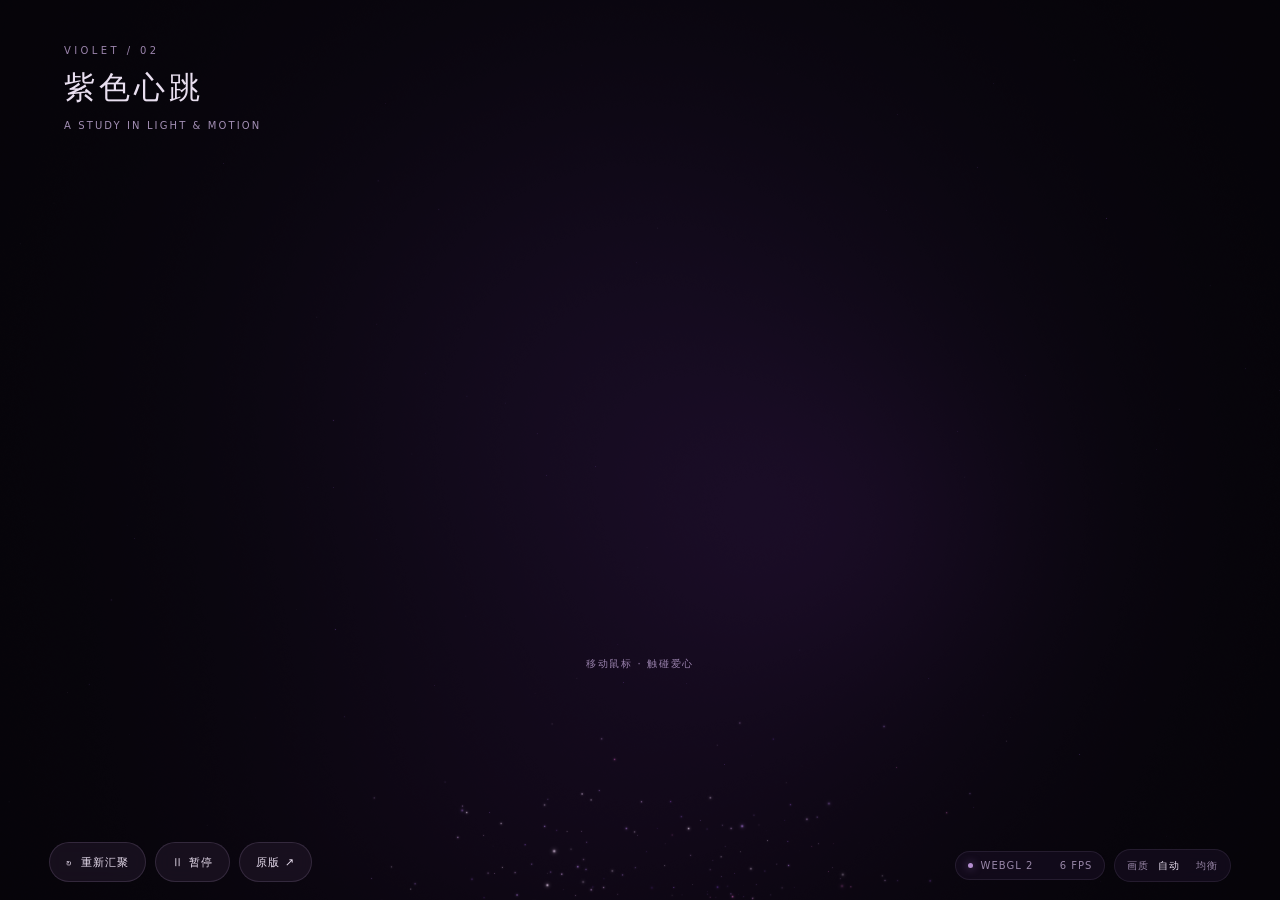
==== webgl.html @ bb5188de "Add standalone WebGL2 violet heart experiment alongside Canvas original" ====
<!doctype html>
<html lang="zh-CN">
<head>
  <meta charset="utf-8">
  <meta name="viewport" content="width=device-width,initial-scale=1,viewport-fit=cover">
  <meta name="theme-color" content="#08060e">
  <meta name="description" content="紫色心跳 · GPU 粒子雕塑实验版，使用原生 WebGL2 和自适应画质。">
  <title>紫色心跳 · WebGL 实验版</title>
  <link rel="icon" href="data:image/svg+xml,%3Csvg xmlns='http://www.w3.org/2000/svg' viewBox='0 0 32 32'%3E%3Cpath fill='%23c7a2e6' d='M16 29C11 24 2 19 2 11a7.5 7.5 0 0 1 14-4 7.5 7.5 0 0 1 14 4c0 8-9 13-14 18Z'/%3E%3C/svg%3E">
  <style>
    :root {color-scheme:dark;--text:#e9dff0;--muted:#af9bbf;--line:#9983ae38;--surface:#1d1425b9;background:#08060e}
    *{box-sizing:border-box}
    html,body{width:100%;height:100%;margin:0}
    body{font-family:ui-sans-serif,system-ui,-apple-system,"Segoe UI",sans-serif;overflow:hidden;color:var(--text)}
    main{position:relative;width:100%;height:100vh;height:100dvh;isolation:isolate;background:radial-gradient(ellipse at 50% 47%,#1b1124,#08060e 73%);overflow:hidden}
    #scene{position:absolute;inset:0;width:100%;height:100%;display:block;cursor:crosshair;touch-action:manipulation}
    .top{position:absolute;z-index:2;top:clamp(20px,5vh,52px);left:clamp(20px,5vw,64px);pointer-events:none}
    .eyebrow{font-size:10px;letter-spacing:.34em;color:#ad94c0;opacity:.89}
    h1{margin:11px 0 0;font-family:Georgia,"Times New Roman",serif;font-weight:400;font-size:clamp(23px,2.4vw,34px);letter-spacing:.13em}
    .subtitle{margin:11px 0 0;color:#a38fb4;font-size:10px;letter-spacing:.21em}
    .footer{position:absolute;z-index:3;left:clamp(16px,3.8vw,54px);right:clamp(16px,3.8vw,54px);bottom:max(18px,env(safe-area-inset-bottom) + 12px);display:flex;align-items:end;justify-content:space-between;gap:12px;pointer-events:none}
    .toolbar,.status{display:flex;flex-wrap:wrap;align-items:center;gap:9px;pointer-events:auto}
    .tool{border:1px solid var(--line);background:var(--surface);border-radius:50px;padding:0 16px;min-height:40px;display:inline-flex;align-items:center;gap:8px;color:var(--text);font-size:11px;letter-spacing:.1em;text-decoration:none;cursor:pointer;backdrop-filter:blur(9px);transition:background .2s,border-color .2s;white-space:nowrap}
    .tool:hover{background:#30223cdb;border-color:#bca2d887}
    .tool:focus-visible,select:focus-visible{outline:2px solid #d9b6f5;outline-offset:3px}
    .status{color:#9987a8;font-size:10px;letter-spacing:.1em;justify-content:end}
    .indicator{width:5px;height:5px;border-radius:50%;background:#b58ed0;box-shadow:0 0 8px #bf8fea99}
    .pill{display:flex;align-items:center;gap:8px;background:#180f22a8;border:1px solid #9983ae25;padding:8px 12px;border-radius:30px;backdrop-filter:blur(9px)}
    select{appearance:none;border:0;outline:0;background:none;color:var(--text);font:inherit;cursor:pointer;letter-spacing:inherit;padding:2px 8px 2px 1px}
    select option{color:#e9dff0;background:#21182b}
    #fps{font-variant-numeric:tabular-nums;min-width:51px;text-align:right}
    #notice{position:absolute;left:50%;top:73%;transform:translateX(-50%);z-index:3;white-space:nowrap;font-size:10px;color:#d9bbf1aa;letter-spacing:.17em;pointer-events:none;transition:opacity .6s}
    #notice[hidden]{display:none}
    #error{display:none;position:absolute;z-index:4;inset:0;align-items:center;justify-content:center;background:radial-gradient(circle,#24122d,#08060e 70%);padding:24px;text-align:center}
    #error.show{display:flex}
    .error-content{max-width:400px}.error-heart{font-size:96px;color:#bb87e9;text-shadow:0 0 50px #8e49d0}
    .error-content p{line-height:1.8;color:#bba7ca;font-size:13px}
    @media(max-width:720px){.subtitle{display:none}.footer{flex-direction:column-reverse;align-items:center;bottom:max(14px,env(safe-area-inset-bottom) + 10px)}.status{justify-content:center}.toolbar{justify-content:center}.tool{min-height:40px;padding:0 13px}.top{top:24px;left:24px}#notice{top:78%}}
    @media(prefers-reduced-motion:reduce){.tool{transition:none}#notice{transition:none}}
  </style>
</head>
<body>
<main aria-label="紫色心跳 WebGL 粒子雕塑">
  <canvas id="scene" aria-label="紫色爱心粒子动画，点击可产生一圈涟漪"></canvas>
  <header class="top"><div class="eyebrow">VIOLET / 02</div><h1>紫色心跳</h1><div class="subtitle">A STUDY IN LIGHT &amp; MOTION</div></header>
  <div id="notice">移动鼠标 · 触碰爱心</div>
  <footer class="footer">
    <div class="toolbar">
      <button id="replay" class="tool" type="button" aria-label="重新播放粒子汇聚">↻ &nbsp;重新汇聚</button>
      <button id="play" class="tool" type="button" aria-label="暂停或继续动画">Ⅱ &nbsp;暂停</button>
      <a class="tool" href="./" title="返回原版 Canvas 页面">原版 ↗</a>
    </div>
    <div class="status">
      <div class="pill"><span class="indicator"></span><span id="renderer">WEBGL 2</span><span id="fps" aria-live="off">— FPS</span></div>
      <label class="pill" for="quality">画质
        <select id="quality" aria-label="选择画质">
          <option value="auto" selected>自动</option><option value="low">流畅</option><option value="medium">均衡</option><option value="high">精细</option>
        </select>
        <span id="quality-now">均衡</span>
      </label>
    </div>
  </footer>
  <div id="error" role="alert"><div class="error-content"><div class="error-heart">♥</div><h2>无法启动 WebGL 2</h2><p id="error-message">这台设备或浏览器无法运行实验版。可以返回 Canvas 版本继续观看。</p><a class="tool" href="./">返回原版</a></div></div>
</main>
<script>
'use strict';

// Violet / 02 — dependency-free WebGL2 particle sculpture.
// Original Canvas page remains untouched, allowing side-by-side comparison.
(() => {
  const canvas = document.getElementById('scene');
  const errorBox = document.getElementById('error');
  const qualitySelect = document.getElementById('quality');
  const qualityLabel = document.getElementById('quality-now');
  const fpsLabel = document.getElementById('fps');
  const playButton = document.getElementById('play');
  const replayButton = document.getElementById('replay');
  const notice = document.getElementById('notice');
  const reducedMotion = matchMedia('(prefers-reduced-motion: reduce)');
  const presets = {
    low:    { shell: 1750, fibers: 300, rim: 240, stars: 72, dust: 35, dpr: 1.05 },
    medium: { shell: 3000, fibers: 575, rim: 400, stars: 120, dust: 65, dpr: 1.3 },
    high:   { shell: 4900, fibers: 860, rim: 650, stars: 165, dust: 95, dpr: 1.6 },
  };
  const labels = { low: '流畅', medium: '均衡', high: '精细' };
  const TAU = Math.PI * 2;
  const centerY = .075;
  let gl, program, backgroundProgram, vao, buffer, fullscreenVao;
  let particleCount = 0;
  let tier = 'medium', auto = true, running = !reducedMotion.matches;
  let elapsed = reducedMotion.matches ? 8 : 0;
  let clock = 0, lastTime = 0, pulseTime = -100;
  let width = 1, height = 1, pixelRatio = 1, unit = 200;
  let mouseX = 0, mouseY = 0, smoothX = 0, smoothY = 0;
  let raf = 0, fpsWindow = 0, frames = 0, slowWindows = 0, fastWindows = 0, lastTierChange = 0;
  let hidden = document.hidden, disposed = false;
  const streams = [ [-.93,.46,1.1],[-.48,.35,2.4],[0,.26,4.8],[.48,-.37,3.2],[.93,-.48,5.6] ];
  const contour = makeContour();

  const vertexSource = `#version 300 es
precision highp float;
layout(location=0) in vec2 aCorner;
layout(location=1) in vec3 aTarget;
layout(location=2) in vec3 aStart;
layout(location=3) in vec4 aMeta;  // diameter, phase, speed, palette
layout(location=4) in vec4 aExtra; // delay, duration, opacity, kind
uniform vec2 uViewport;
uniform float uUnit;
uniform float uElapsed;
uniform float uTime;
uniform float uPulseAge;
uniform mat3 uRotation;
out vec2 vUv;
out vec3 vColor;
out float vAlpha;
const float PI=3.14159265359;
vec3 palette(float c){
  if(c<.5) return vec3(.40,.20,.67);
  if(c<1.5) return vec3(.60,.35,.88);
  if(c<2.5) return vec3(.75,.54,.97);
  if(c<3.5) return vec3(.91,.72,.99);
  if(c<4.5) return vec3(1.0,.90,1.0);
  return vec3(.89,.42,.78);
}
float centerY(float y,float r){return .075+(y-.075)*r;}
vec2 heart(float t){
  float s=sin(t);
  return vec2(s*s*s,(-13.0*cos(t)+5.0*cos(2.0*t)+2.0*cos(3.0*t)+cos(4.0*t)-2.4)/16.0);
}
void main(){
  float kind=aExtra.w;
  float alpha=aExtra.z;
  float size=aMeta.x;
  vec3 pos=aTarget;
  float phase=aMeta.y;
  float t=uTime;
  vUv=aCorner;
  vec2 clip;
  float perspective=1.0;
  if(kind>1.5 && kind<2.5){
    // Background stars use normalized screen coordinates, not model coordinates.
    clip=aTarget.xy*2.0-1.0;
    alpha*=.72+.28*sin(t*1.23+phase);
    size*=.85+.15*sin(t*.7+phase);
  } else {
    if(kind>.5 && kind<1.5){
      float a=aTarget.x+t*aMeta.z*.15;
      float r=aTarget.y+sin(t*2.0+phase)*.012;
      vec2 e=heart(a);
      pos=vec3(e.x*r,centerY(e.y,r),aTarget.z);
      float band=pow(.5+.5*cos((a-t*.23)*18.0),8.0);
      alpha*=.36+.76*band;
      size*=1.0+.3*band;
      alpha*=smoothstep(2.55,4.2,uElapsed);
    } else if(kind>2.5 && kind<3.5){
      pos.x+=sin(t*.20+phase)*.03;
      pos.y+=cos(t*.17+phase)*.05;
      alpha*=.73+.27*sin(t*.9+phase);
      alpha*=smoothstep(2.0,5.0,uElapsed);
    } else {
      float local=clamp((uElapsed-aExtra.x)/max(aExtra.y,.1),0.0,1.0);
      float progress=local*local*(3.0-2.0*local);
      float curl=sin(PI*local)*pow(1.0-local,.5);
      pos=mix(aStart,aTarget,progress);
      pos.x+=curl*(sin(local*8.0+phase)*.27 +sin(local*6.2831853)*aStart.z*.17);
      pos.z+=curl*cos(local*7.0+phase)*.16;
      float ripple=sin(aTarget.x*8.0+aTarget.y*10.0-t*2.1+phase);
      float arrival=smoothstep(.72,1.0,local);
      pos.xy += aTarget.xy * (ripple*.008 +sin(t*aMeta.z+phase)*.005)*arrival;
      pos.z += sin(t*aMeta.z*.75+phase)*.018*arrival;
      alpha*=smoothstep(0.0,.13,local);
      float linger=pow(max(0.0,1.0-local),1.4);
      size*=1.0+linger*.5;
    }
    float breath=1.0+sin(t*1.18)*.009*smoothstep(2.0,4.5,uElapsed);
    pos.xy*=breath;
    vec3 rotated=uRotation*pos;
    perspective=1.0/(1.0-rotated.z*.22);
    clip=vec2(rotated.x,-rotated.y)*uUnit*perspective*2.0/uViewport+vec2(0.0,.065);
    // Light direction is slightly upper-left, with back surface darker.
    float facing=clamp(.68+rotated.z*.46, .28,1.18);
    float topLight=clamp(.94-rotated.y*.16-rotated.x*.13,.72,1.15);
    alpha*=facing*topLight;
    if(kind<.5){
      float radial=length(aTarget.xy);
      if(uPulseAge>=0.0 && uPulseAge<1.75){
        float front=uPulseAge*.88;
        float pulse=exp(-pow((radial-front)*15.0,2.0))*exp(-uPulseAge*.8);
        alpha+=pulse*.42;
        size*=1.0+pulse*.85;
      }
    }
  }
  vColor=palette(aMeta.w);
  if(kind>1.5 && kind<2.5) vColor=mix(vColor,vec3(.62,.46,.80),.24);
  vAlpha=alpha;
  // World-space particles remain circular in screen space while sculpture rotates.
  vec2 delta=aCorner*size*perspective/uViewport;
  gl_Position=vec4(clip+delta,0.0,1.0);
}`;

  const fragmentSource = `#version 300 es
precision highp float;
in vec2 vUv;
in vec3 vColor;
in float vAlpha;
out vec4 outColor;
void main(){
  float r2=dot(vUv,vUv);
  if(r2>1.0) discard;
  float core=exp(-r2*17.0);
  float haze=exp(-r2*3.5);
  float falloff=1.0-smoothstep(.6,1.0,r2);
  float opacity=(.80*core+.20*haze)*falloff*vAlpha;
  outColor=vec4(vColor*(.73+.35*core),opacity);
}`;

  const backgroundVertex = `#version 300 es
precision highp float;
const vec2 pts[3]=vec2[3](vec2(-1.0,-1.0),vec2(3.0,-1.0),vec2(-1.0,3.0));
void main(){gl_Position=vec4(pts[gl_VertexID],0.0,1.0);}`;

  const backgroundFragment = `#version 300 es
precision highp float;
uniform vec2 uResolution;
uniform float uTime;
out vec4 outColor;
float noise(vec2 p){return fract(sin(dot(p,vec2(12.9898,78.233)))*43758.5453123);}
void main(){
  vec2 uv=(gl_FragCoord.xy/uResolution-.5);
  uv.x*=uResolution.x/uResolution.y;
  float halo=exp(-dot(uv-vec2(0.0,.035),uv-vec2(0.0,.035))*5.5);
  float mauve=exp(-dot((uv-vec2(.22,-.1))*vec2(1.3,1.6),(uv-vec2(.22,-.1))*vec2(1.3,1.6))*10.0);
  float below=exp(-dot((uv-vec2(-.06,-.43))*vec2(.9,1.8),(uv-vec2(-.06,-.43))*vec2(.9,1.8))*7.0);
  vec3 c=vec3(.026,.018,.041);
  c+=vec3(.056,.026,.082)*halo;
  c+=vec3(.032,.011,.043)*mauve;
  c+=vec3(.025,.007,.032)*below;
  float vignette=1.0-smoothstep(.15,1.3,length(uv));
  c*=.73+.27*vignette;
  c+=(noise(gl_FragCoord.xy)-.5)*.0024;
  outColor=vec4(c,1.0);
}`;

  function showError(message){
    errorBox.classList.add('show');
    if(message) document.getElementById('error-message').textContent=message;
  }
  function shader(type,source){
    const s=gl.createShader(type);
    gl.shaderSource(s,source); gl.compileShader(s);
    if(!gl.getShaderParameter(s,gl.COMPILE_STATUS)){
      const error=gl.getShaderInfoLog(s); gl.deleteShader(s); throw Error(error);
    }
    return s;
  }
  function makeProgram(v,f){
    const p=gl.createProgram();
    const vs=shader(gl.VERTEX_SHADER,v), fs=shader(gl.FRAGMENT_SHADER,f);
    gl.attachShader(p,vs); gl.attachShader(p,fs); gl.linkProgram(p);
    gl.deleteShader(vs); gl.deleteShader(fs);
    if(!gl.getProgramParameter(p,gl.LINK_STATUS)){
      const error=gl.getProgramInfoLog(p);gl.deleteProgram(p);throw Error(error);
    }
    return p;
  }
  function makeContour(){
    const raw=[];let total=0;
    for(let i=0;i<=1024;i++){
      const a=i/1024*TAU;
      const x=Math.sin(a)**3;
      const y=(-13*Math.cos(a)+5*Math.cos(2*a)+2*Math.cos(3*a)+Math.cos(4*a)-2.4)/16;
      if(i) total+=Math.hypot(x-raw[i-1].x,y-raw[i-1].y);
      raw.push({x,y,a,length:total});
    }
    const result=[];let index=1;
    for(let i=0;i<1024;i++){
      const d=i/1024*total;
      while(index<raw.length-1&&raw[index].length<d) index++;
      const p=raw[index-1],q=raw[index];
      const f=(d-p.length)/(q.length-p.length||1);
      result.push({x:p.x+(q.x-p.x)*f,y:p.y+(q.y-p.y)*f,a:p.a+(q.a-p.a)*f});
    }
    return result;
  }
  function seeded(seed){return () => {seed=(Math.imul(seed,1664525)+1013904223)|0;return (seed>>>0)/4294967296;};}
  function buildParticles(quality){
    const opt=presets[quality], rand=seeded(731902), data=[];
    const between=(min,max)=>min+rand()*(max-min);
    const add=(target,start,size,phase,speed,hue,delay,duration,alpha,kind)=>{
      data.push(...target,...start,size,phase,speed,hue,delay,duration,alpha,kind);
    };
    const shell=(u,r,side,alpha,size,overrideHue)=>{
      const index=Math.min(1023,Math.floor(((u%1+1)%1)*1024));
      const edge=contour[index];
      const x=edge.x*r,y=centerY+(edge.y-centerY)*r;
      const z=side*.78*Math.sqrt(Math.max(0,1-r*r))*(1-Math.max(0,y)*.28)+between(-.03,.03);
      const light=between(.03,.70)-x*.23-y*.25+side*.10;
      let hue=overrideHue??(light>.65?4:light>.44?3:light>.25?2:light>.11?1:0);
      if(x>.08&&rand()<.17) hue=5;
      const stream=streams[Math.floor(rand()*streams.length)];
      const start=[stream[0]+between(-.22,.22),between(2.3,3.65),stream[1]+between(-.8,.8)];
      const phase=between(0,TAU),speed=between(.65,2.0);
      add([x,y,z],start,size,phase,speed,hue,between(0,1.04)+Math.abs(stream[0])*.18,between(1.65,2.75)+(.9-y)*.47,alpha,0);
    };
    for(let i=0;i<opt.shell;i++){
      const rim=i%5===0;
      const r=rim?between(.9,1.025):Math.sqrt(rand())*.995;
      const side=rand()<.75?1:-1;
      shell(rand(),r,side,rim?between(.60,.97):between(.34,.79),rim?between(4.4,10.4):between(2.8,6.6));
    }
    const numFibers=Math.floor(opt.fibers/34);
    for(let i=0;i<numFibers;i++){
      const origin=i/numFibers+between(-.016,.016),r=between(.35,.93),bend=between(.10,.30);
      for(let j=0;j<34;j++){
        const t=j/33,opacity=Math.sin(t*Math.PI)*between(.26,.48);
        shell(origin+t*bend,r+.048*Math.sin(t*Math.PI),1,opacity,between(2.2,4.2));
      }
    }
    // Sparse glints on the visible shell.
    for(let i=0;i<Math.max(12,Math.floor(opt.shell/180));i++) shell(rand(),between(.75,1.02),1,between(.6,.95),between(8,15),4);
    // Rim points cycle around the contour in opposite directions; their positions are evaluated in the GPU.
    for(let i=0;i<opt.rim;i++){
      const e=contour[Math.floor(rand()*contour.length)];
      const layer=i%4===0?-1:between(.1,.9);
      add([e.a,between(.91,1.04),layer*.42],[0,0,0],between(5.0,11.5),between(0,TAU),i%4===0?between(-.8,-.35):between(.35,.9),i%5===0?5:between(1,4)|0,0,1,between(.35,.86),1);
    }
    for(let i=0;i<opt.stars;i++){
      add([rand(),rand(),0],[0,0,0],between(1.3,4.0),between(0,TAU),1,rand()>.84?4:1,0,1,between(.10,.34),2);
    }
    for(let i=0;i<opt.dust;i++){
      const a=between(0,TAU),r=between(1.07,1.65);
      add([Math.cos(a)*r,Math.sin(a)*r*.75,between(-.3,.35)],[0,0,0],between(1.5,4.4),between(0,TAU),1,2,0,1,between(.12,.30),3);
    }
    return new Float32Array(data);
  }
  function rotation(yaw,pitch,roll){
    const cy=Math.cos(yaw),sy=Math.sin(yaw),cx=Math.cos(pitch),sx=Math.sin(pitch),cz=Math.cos(roll),sz=Math.sin(roll);
    // Column-major mat3 for Rx * Ry, followed by a gentle z-axis roll.
    return new Float32Array([
      cz*cy-sz*sx*sy, sz*cy+cz*sx*sy, -cx*sy,
      -sz*cx, cz*cx, sx,
      cz*sy+sz*sx*cy, sz*sy-cz*sx*cy, cx*cy,
    ]);
  }
  function initialize(){
    gl=canvas.getContext('webgl2',{alpha:false,antialias:false,depth:false,stencil:false,premultipliedAlpha:false,powerPreference:'high-performance'});
    if(!gl){showError('浏览器没有可用的 WebGL 2 环境。可以更新显卡驱动、开启硬件加速，或直接观看 Canvas 原版。');return false;}
    // Report compiling errors visibly instead of leaving the canvas black.
    program=makeProgram(vertexSource,fragmentSource);
    backgroundProgram=makeProgram(backgroundVertex,backgroundFragment);
    vao=gl.createVertexArray();gl.bindVertexArray(vao);
    const corners=new Float32Array([-1,-1,1,-1,-1,1,1,1]);
    const cornerBuffer=gl.createBuffer();gl.bindBuffer(gl.ARRAY_BUFFER,cornerBuffer);
    gl.bufferData(gl.ARRAY_BUFFER,corners,gl.STATIC_DRAW);
    gl.enableVertexAttribArray(0);gl.vertexAttribPointer(0,2,gl.FLOAT,false,0,0);
    buffer=gl.createBuffer();gl.bindBuffer(gl.ARRAY_BUFFER,buffer);
    // Interleaved float layout: 3 + 3 + 4 + 4 = 14 floats per instance.
    const stride=14*4;
    for(const [loc,count,offset] of [[1,3,0],[2,3,3],[3,4,6],[4,4,10]]){
      gl.enableVertexAttribArray(loc);gl.vertexAttribPointer(loc,count,gl.FLOAT,false,stride,offset*4);gl.vertexAttribDivisor(loc,1);
    }
    gl.bindVertexArray(null);
    fullscreenVao=gl.createVertexArray();
    setTier(tier);
    return true;
  }
  function setTier(next){
    if(!gl)return;
    tier=next;qualityLabel.textContent=labels[tier];
    const data=buildParticles(tier);
    particleCount=data.length/14;
    gl.bindBuffer(gl.ARRAY_BUFFER,buffer);
    gl.bufferData(gl.ARRAY_BUFFER,data,gl.STATIC_DRAW);
    resize();
    slowWindows=fastWindows=0;
    lastTierChange=performance.now();
  }
  function resize(){
    if(!gl)return;
    const rect=canvas.getBoundingClientRect();
    width=Math.max(1,rect.width);height=Math.max(1,rect.height);
    pixelRatio=Math.min(devicePixelRatio||1,presets[tier].dpr,2400/width,1600/height);
    pixelRatio=Math.max(.5,pixelRatio);
    const w=Math.max(1,Math.round(width*pixelRatio)),h=Math.max(1,Math.round(height*pixelRatio));
    if(canvas.width!==w||canvas.height!==h){canvas.width=w;canvas.height=h;}
    gl.viewport(0,0,w,h);
    unit=Math.min(width*.365,height*.35,315);
    if(!running)render();
  }
  function render(){
    if(!gl||disposed||hidden)return;
    const t=clock;
    const yaw=(Math.sin(Math.max(0,t-3)*.40)*.42+smoothX*.20)*Math.min(1,elapsed/4);
    const pitch=-.075+Math.sin(t*.52)*.08+smoothY*.13;
    const roll=Math.sin(t*.37)*.038;
    gl.disable(gl.BLEND);
    gl.useProgram(backgroundProgram);
    gl.bindVertexArray(fullscreenVao);
    gl.uniform2f(gl.getUniformLocation(backgroundProgram,'uResolution'),canvas.width,canvas.height);
    gl.uniform1f(gl.getUniformLocation(backgroundProgram,'uTime'),t);
    gl.drawArrays(gl.TRIANGLES,0,3);
    gl.enable(gl.BLEND);
    gl.blendEquation(gl.FUNC_ADD);
    gl.blendFunc(gl.SRC_ALPHA,gl.ONE);
    gl.useProgram(program);
    gl.bindVertexArray(vao);
    gl.uniform2f(gl.getUniformLocation(program,'uViewport'),width,height);
    gl.uniform1f(gl.getUniformLocation(program,'uUnit'),unit);
    gl.uniform1f(gl.getUniformLocation(program,'uElapsed'),elapsed);
    gl.uniform1f(gl.getUniformLocation(program,'uTime'),t);
    gl.uniform1f(gl.getUniformLocation(program,'uPulseAge'),pulseTime<0?-1:clock-pulseTime);
    gl.uniformMatrix3fv(gl.getUniformLocation(program,'uRotation'),false,rotation(yaw,pitch,roll));
    gl.drawArraysInstanced(gl.TRIANGLE_STRIP,0,4,particleCount);
    gl.bindVertexArray(null);
    gl.disable(gl.BLEND);
  }
  function frame(time){
    if(!running||hidden||disposed)return;
    if(!lastTime)lastTime=time;
    const dt=Math.max(0,Math.min(.05,(time-lastTime)/1000));
    lastTime=time;clock+=dt;elapsed+=dt;
    const smoothing=1-Math.exp(-dt*7);
    smoothX+=(mouseX-smoothX)*smoothing;
    smoothY+=(mouseY-smoothY)*smoothing;
    render();
    frames++;
    if(!fpsWindow)fpsWindow=time;
    const span=time-fpsWindow;
    if(span>=2000){
      const fps=Math.round(frames*1000/span);
      fpsLabel.textContent=`${fps} FPS`;
      if(auto&&time-lastTierChange>6000&&elapsed>5&&span>0){
        if(fps<49){slowWindows++;fastWindows=0;}
        else if(fps>=58){fastWindows++;slowWindows=0;}
        else{slowWindows=0;fastWindows=0;}
        if(slowWindows>=2&&tier!=='low')setTier(tier==='high'?'medium':'low');
        else if(fastWindows>=4&&tier!=='high')setTier(tier==='low'?'medium':'high');
      }
      frames=0;fpsWindow=time;
    }
    raf=requestAnimationFrame(frame);
  }
  function stop(){
    running=false;cancelAnimationFrame(raf);raf=0;
    playButton.textContent='▷ 继续';playButton.setAttribute('aria-label','继续动画');
    fpsLabel.textContent='已暂停';
  }
  function run(){
    if(disposed||!gl)return;
    running=true;lastTime=0;fpsWindow=0;frames=0;
    playButton.textContent='Ⅱ 暂停';playButton.setAttribute('aria-label','暂停动画');
    if(!hidden){cancelAnimationFrame(raf);raf=requestAnimationFrame(frame);}
  }
  function reset(){
    elapsed=0;clock=0;pulseTime=-100;
    if(!running)run();
    render();
  }
  canvas.addEventListener('pointermove',e=>{
    if(e.pointerType==='touch')return;
    const r=canvas.getBoundingClientRect();
    mouseX=Math.max(-1,Math.min(1,((e.clientX-r.left)/r.width-.5)*2));
    mouseY=Math.max(-1,Math.min(1,((e.clientY-r.top)/r.height-.5)*-2));
  },{passive:true});
  canvas.addEventListener('pointerleave',()=>{mouseX=mouseY=0;});
  canvas.addEventListener('pointerdown',()=>{
    notice.hidden=true;
    if(!running)run();
    pulseTime=clock;
  },{passive:true});
  replayButton.addEventListener('click',reset);
  playButton.addEventListener('click',()=>running?stop():run());
  qualitySelect.addEventListener('change',()=>{
    auto=qualitySelect.value==='auto';
    setTier(auto?'medium':qualitySelect.value);
    render();
  });
  document.addEventListener('keydown',e=>{
    if(['INPUT','SELECT','BUTTON'].includes(document.activeElement?.tagName))return;
    if(e.code==='Space'){e.preventDefault();running?stop():run();}
    if(e.key==='r'||e.key==='R')reset();
  });
  document.addEventListener('visibilitychange',()=>{
    hidden=document.hidden;
    if(hidden){cancelAnimationFrame(raf);raf=0;}
    else if(running){lastTime=0;fpsWindow=0;raf=requestAnimationFrame(frame);}
    else render();
  });
  reducedMotion.addEventListener('change',()=>{
    if(reducedMotion.matches){elapsed=8;stop();render();}
  });
  canvas.addEventListener('webglcontextlost',e=>{
    e.preventDefault();cancelAnimationFrame(raf);raf=0;gl=null;
    fpsLabel.textContent='设备重置';
  });
  canvas.addEventListener('webglcontextrestored',()=>{
    try{if(initialize()){lastTime=0;if(running&&!hidden)raf=requestAnimationFrame(frame);else render();}}
    catch(e){console.error(e);showError('WebGL 图形设备恢复失败，请尝试刷新页面或查看原版。');}
  });
  new ResizeObserver(resize).observe(canvas);
  try{
    if(initialize()){
      if(running)run();else {render();stop();}
    }
  }catch(e){
    console.error('[Violet/WebGL]',e);
    showError(`图形着色器初始化失败：${String(e.message).slice(0,160)}`);
  }
})();

</script>
</body>
</html>
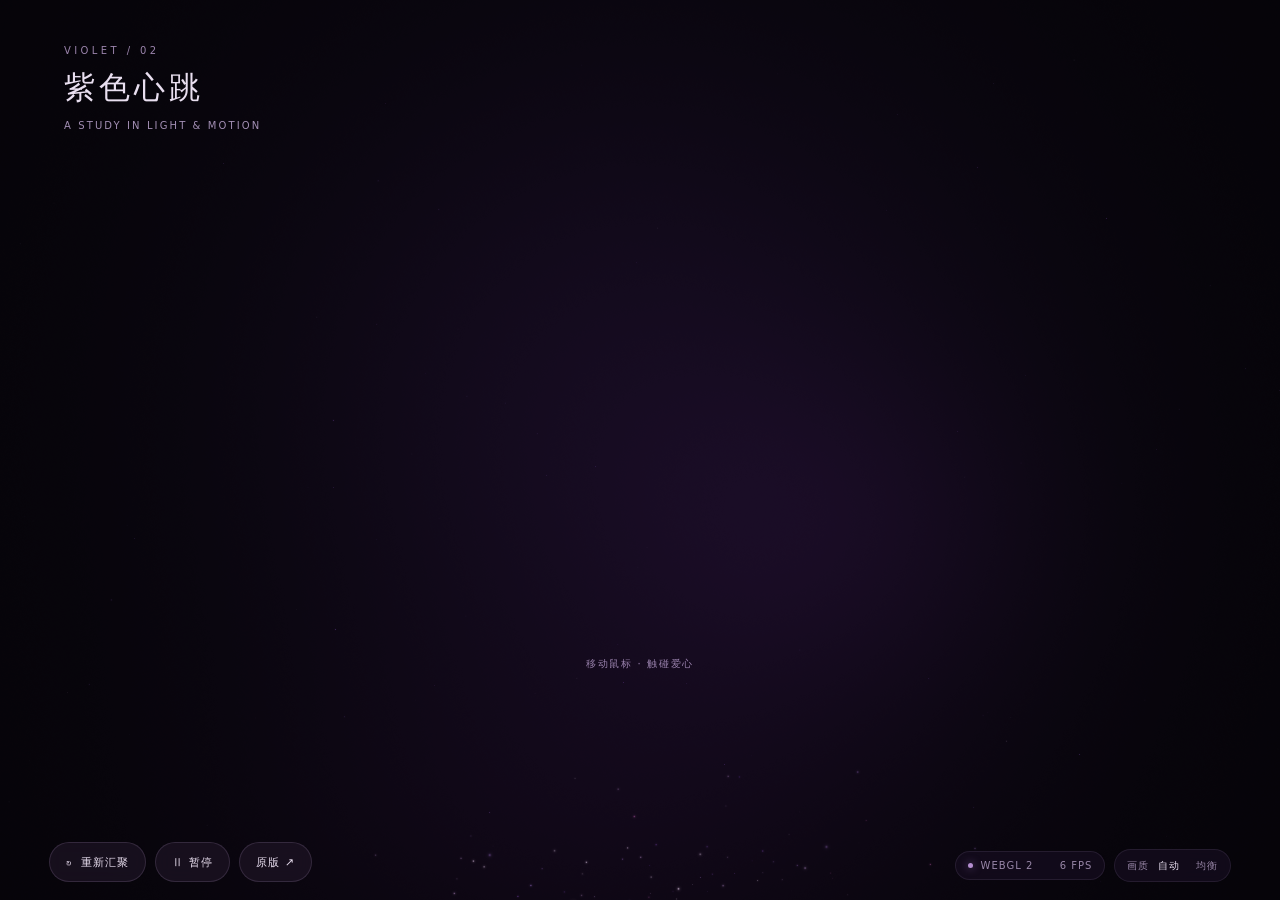
==== commit 86b7b1d1: "Cache WebGL uniform locations and refine experimental viewer controls" ====
--- a/webgl.html
+++ b/webgl.html
@@ -86,6 +86,7 @@
   const TAU = Math.PI * 2;
   const centerY = .075;
   let gl, program, backgroundProgram, vao, buffer, fullscreenVao;
+  let particleUniforms, backgroundUniforms;
   let particleCount = 0;
   let tier = 'medium', auto = true, running = !reducedMotion.matches;
   let elapsed = reducedMotion.matches ? 8 : 0;
@@ -349,6 +350,8 @@
     // Report compiling errors visibly instead of leaving the canvas black.
     program=makeProgram(vertexSource,fragmentSource);
     backgroundProgram=makeProgram(backgroundVertex,backgroundFragment);
+    particleUniforms=Object.fromEntries(['uViewport','uUnit','uElapsed','uTime','uPulseAge','uRotation'].map(name=>[name,gl.getUniformLocation(program,name)]));
+    backgroundUniforms=Object.fromEntries(['uResolution','uTime'].map(name=>[name,gl.getUniformLocation(backgroundProgram,name)]));
     vao=gl.createVertexArray();gl.bindVertexArray(vao);
     const corners=new Float32Array([-1,-1,1,-1,-1,1,1,1]);
     const cornerBuffer=gl.createBuffer();gl.bindBuffer(gl.ARRAY_BUFFER,cornerBuffer);
@@ -397,20 +400,20 @@
     gl.disable(gl.BLEND);
     gl.useProgram(backgroundProgram);
     gl.bindVertexArray(fullscreenVao);
-    gl.uniform2f(gl.getUniformLocation(backgroundProgram,'uResolution'),canvas.width,canvas.height);
-    gl.uniform1f(gl.getUniformLocation(backgroundProgram,'uTime'),t);
+    gl.uniform2f(backgroundUniforms.uResolution,canvas.width,canvas.height);
+    gl.uniform1f(backgroundUniforms.uTime,t);
     gl.drawArrays(gl.TRIANGLES,0,3);
     gl.enable(gl.BLEND);
     gl.blendEquation(gl.FUNC_ADD);
     gl.blendFunc(gl.SRC_ALPHA,gl.ONE);
     gl.useProgram(program);
     gl.bindVertexArray(vao);
-    gl.uniform2f(gl.getUniformLocation(program,'uViewport'),width,height);
-    gl.uniform1f(gl.getUniformLocation(program,'uUnit'),unit);
-    gl.uniform1f(gl.getUniformLocation(program,'uElapsed'),elapsed);
-    gl.uniform1f(gl.getUniformLocation(program,'uTime'),t);
-    gl.uniform1f(gl.getUniformLocation(program,'uPulseAge'),pulseTime<0?-1:clock-pulseTime);
-    gl.uniformMatrix3fv(gl.getUniformLocation(program,'uRotation'),false,rotation(yaw,pitch,roll));
+    gl.uniform2f(particleUniforms.uViewport,width,height);
+    gl.uniform1f(particleUniforms.uUnit,unit);
+    gl.uniform1f(particleUniforms.uElapsed,elapsed);
+    gl.uniform1f(particleUniforms.uTime,t);
+    gl.uniform1f(particleUniforms.uPulseAge,pulseTime<0?-1:clock-pulseTime);
+    gl.uniformMatrix3fv(particleUniforms.uRotation,false,rotation(yaw,pitch,roll));
     gl.drawArraysInstanced(gl.TRIANGLE_STRIP,0,4,particleCount);
     gl.bindVertexArray(null);
     gl.disable(gl.BLEND);
@@ -450,6 +453,7 @@
     if(disposed||!gl)return;
     running=true;lastTime=0;fpsWindow=0;frames=0;
     playButton.textContent='Ⅱ 暂停';playButton.setAttribute('aria-label','暂停动画');
+    fpsLabel.textContent='— FPS';
     if(!hidden){cancelAnimationFrame(raf);raf=requestAnimationFrame(frame);}
   }
   function reset(){
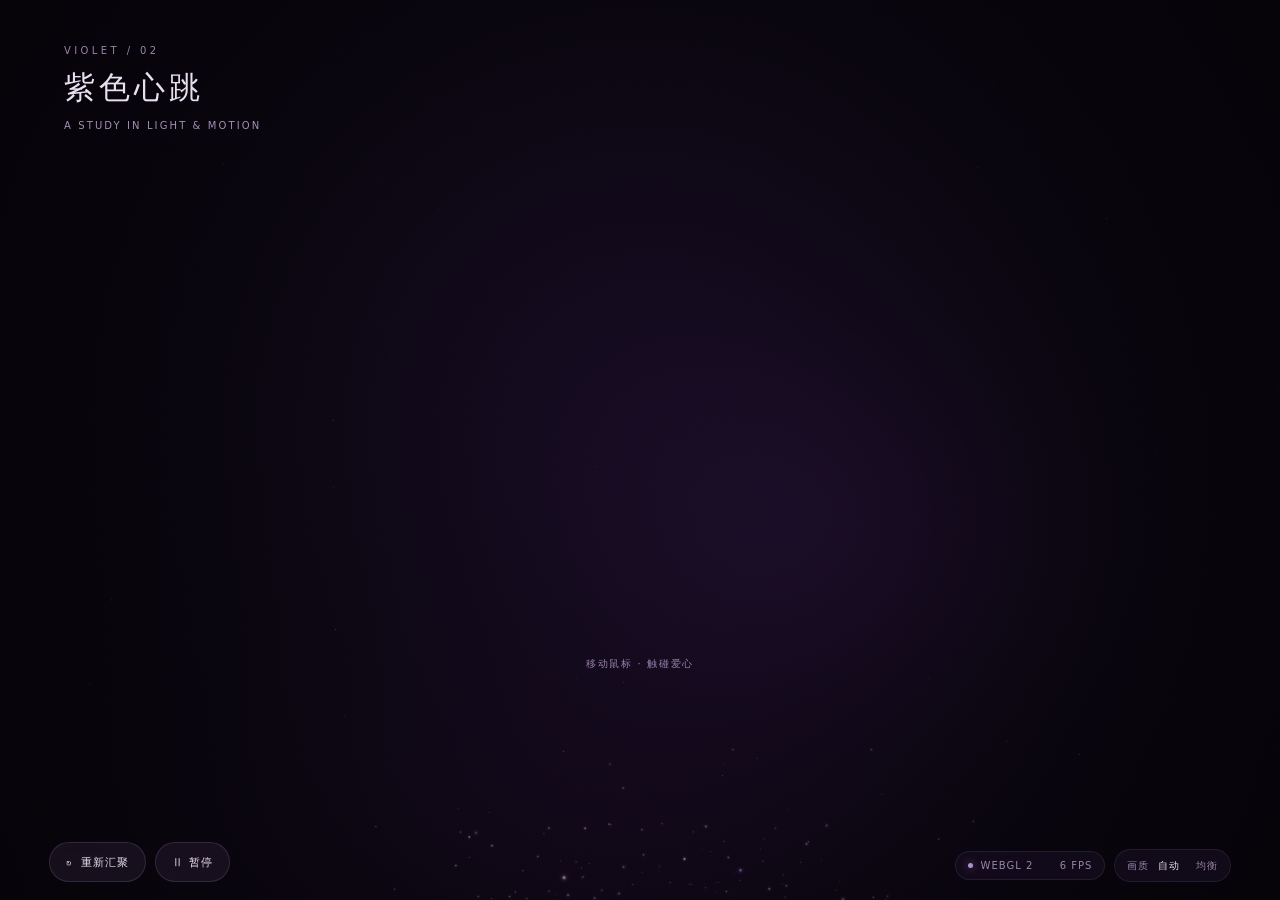
==== commit 66f47eac: "Promote WebGL heart to homepage and remove legacy Canvas renderer" ====
--- a/webgl.html
+++ b/webgl.html
@@ -2,517 +2,14 @@
 <html lang="zh-CN">
 <head>
   <meta charset="utf-8">
-  <meta name="viewport" content="width=device-width,initial-scale=1,viewport-fit=cover">
-  <meta name="theme-color" content="#08060e">
-  <meta name="description" content="紫色心跳 · GPU 粒子雕塑实验版，使用原生 WebGL2 和自适应画质。">
-  <title>紫色心跳 · WebGL 实验版</title>
-  <link rel="icon" href="data:image/svg+xml,%3Csvg xmlns='http://www.w3.org/2000/svg' viewBox='0 0 32 32'%3E%3Cpath fill='%23c7a2e6' d='M16 29C11 24 2 19 2 11a7.5 7.5 0 0 1 14-4 7.5 7.5 0 0 1 14 4c0 8-9 13-14 18Z'/%3E%3C/svg%3E">
-  <style>
-    :root {color-scheme:dark;--text:#e9dff0;--muted:#af9bbf;--line:#9983ae38;--surface:#1d1425b9;background:#08060e}
-    *{box-sizing:border-box}
-    html,body{width:100%;height:100%;margin:0}
-    body{font-family:ui-sans-serif,system-ui,-apple-system,"Segoe UI",sans-serif;overflow:hidden;color:var(--text)}
-    main{position:relative;width:100%;height:100vh;height:100dvh;isolation:isolate;background:radial-gradient(ellipse at 50% 47%,#1b1124,#08060e 73%);overflow:hidden}
-    #scene{position:absolute;inset:0;width:100%;height:100%;display:block;cursor:crosshair;touch-action:manipulation}
-    .top{position:absolute;z-index:2;top:clamp(20px,5vh,52px);left:clamp(20px,5vw,64px);pointer-events:none}
-    .eyebrow{font-size:10px;letter-spacing:.34em;color:#ad94c0;opacity:.89}
-    h1{margin:11px 0 0;font-family:Georgia,"Times New Roman",serif;font-weight:400;font-size:clamp(23px,2.4vw,34px);letter-spacing:.13em}
-    .subtitle{margin:11px 0 0;color:#a38fb4;font-size:10px;letter-spacing:.21em}
-    .footer{position:absolute;z-index:3;left:clamp(16px,3.8vw,54px);right:clamp(16px,3.8vw,54px);bottom:max(18px,env(safe-area-inset-bottom) + 12px);display:flex;align-items:end;justify-content:space-between;gap:12px;pointer-events:none}
-    .toolbar,.status{display:flex;flex-wrap:wrap;align-items:center;gap:9px;pointer-events:auto}
-    .tool{border:1px solid var(--line);background:var(--surface);border-radius:50px;padding:0 16px;min-height:40px;display:inline-flex;align-items:center;gap:8px;color:var(--text);font-size:11px;letter-spacing:.1em;text-decoration:none;cursor:pointer;backdrop-filter:blur(9px);transition:background .2s,border-color .2s;white-space:nowrap}
-    .tool:hover{background:#30223cdb;border-color:#bca2d887}
-    .tool:focus-visible,select:focus-visible{outline:2px solid #d9b6f5;outline-offset:3px}
-    .status{color:#9987a8;font-size:10px;letter-spacing:.1em;justify-content:end}
-    .indicator{width:5px;height:5px;border-radius:50%;background:#b58ed0;box-shadow:0 0 8px #bf8fea99}
-    .pill{display:flex;align-items:center;gap:8px;background:#180f22a8;border:1px solid #9983ae25;padding:8px 12px;border-radius:30px;backdrop-filter:blur(9px)}
-    select{appearance:none;border:0;outline:0;background:none;color:var(--text);font:inherit;cursor:pointer;letter-spacing:inherit;padding:2px 8px 2px 1px}
-    select option{color:#e9dff0;background:#21182b}
-    #fps{font-variant-numeric:tabular-nums;min-width:51px;text-align:right}
-    #notice{position:absolute;left:50%;top:73%;transform:translateX(-50%);z-index:3;white-space:nowrap;font-size:10px;color:#d9bbf1aa;letter-spacing:.17em;pointer-events:none;transition:opacity .6s}
-    #notice[hidden]{display:none}
-    #error{display:none;position:absolute;z-index:4;inset:0;align-items:center;justify-content:center;background:radial-gradient(circle,#24122d,#08060e 70%);padding:24px;text-align:center}
-    #error.show{display:flex}
-    .error-content{max-width:400px}.error-heart{font-size:96px;color:#bb87e9;text-shadow:0 0 50px #8e49d0}
-    .error-content p{line-height:1.8;color:#bba7ca;font-size:13px}
-    @media(max-width:720px){.subtitle{display:none}.footer{flex-direction:column-reverse;align-items:center;bottom:max(14px,env(safe-area-inset-bottom) + 10px)}.status{justify-content:center}.toolbar{justify-content:center}.tool{min-height:40px;padding:0 13px}.top{top:24px;left:24px}#notice{top:78%}}
-    @media(prefers-reduced-motion:reduce){.tool{transition:none}#notice{transition:none}}
-  </style>
+  <meta name="viewport" content="width=device-width,initial-scale=1">
+  <meta http-equiv="refresh" content="0;url=./">
+  <link rel="canonical" href="./">
+  <title>紫色心跳 · WebGL</title>
 </head>
-<body>
-<main aria-label="紫色心跳 WebGL 粒子雕塑">
-  <canvas id="scene" aria-label="紫色爱心粒子动画，点击可产生一圈涟漪"></canvas>
-  <header class="top"><div class="eyebrow">VIOLET / 02</div><h1>紫色心跳</h1><div class="subtitle">A STUDY IN LIGHT &amp; MOTION</div></header>
-  <div id="notice">移动鼠标 · 触碰爱心</div>
-  <footer class="footer">
-    <div class="toolbar">
-      <button id="replay" class="tool" type="button" aria-label="重新播放粒子汇聚">↻ &nbsp;重新汇聚</button>
-      <button id="play" class="tool" type="button" aria-label="暂停或继续动画">Ⅱ &nbsp;暂停</button>
-      <a class="tool" href="./" title="返回原版 Canvas 页面">原版 ↗</a>
-    </div>
-    <div class="status">
-      <div class="pill"><span class="indicator"></span><span id="renderer">WEBGL 2</span><span id="fps" aria-live="off">— FPS</span></div>
-      <label class="pill" for="quality">画质
-        <select id="quality" aria-label="选择画质">
-          <option value="auto" selected>自动</option><option value="low">流畅</option><option value="medium">均衡</option><option value="high">精细</option>
-        </select>
-        <span id="quality-now">均衡</span>
-      </label>
-    </div>
-  </footer>
-  <div id="error" role="alert"><div class="error-content"><div class="error-heart">♥</div><h2>无法启动 WebGL 2</h2><p id="error-message">这台设备或浏览器无法运行实验版。可以返回 Canvas 版本继续观看。</p><a class="tool" href="./">返回原版</a></div></div>
-</main>
-<script>
-'use strict';
-
-// Violet / 02 — dependency-free WebGL2 particle sculpture.
-// Original Canvas page remains untouched, allowing side-by-side comparison.
-(() => {
-  const canvas = document.getElementById('scene');
-  const errorBox = document.getElementById('error');
-  const qualitySelect = document.getElementById('quality');
-  const qualityLabel = document.getElementById('quality-now');
-  const fpsLabel = document.getElementById('fps');
-  const playButton = document.getElementById('play');
-  const replayButton = document.getElementById('replay');
-  const notice = document.getElementById('notice');
-  const reducedMotion = matchMedia('(prefers-reduced-motion: reduce)');
-  const presets = {
-    low:    { shell: 1750, fibers: 300, rim: 240, stars: 72, dust: 35, dpr: 1.05 },
-    medium: { shell: 3000, fibers: 575, rim: 400, stars: 120, dust: 65, dpr: 1.3 },
-    high:   { shell: 4900, fibers: 860, rim: 650, stars: 165, dust: 95, dpr: 1.6 },
-  };
-  const labels = { low: '流畅', medium: '均衡', high: '精细' };
-  const TAU = Math.PI * 2;
-  const centerY = .075;
-  let gl, program, backgroundProgram, vao, buffer, fullscreenVao;
-  let particleUniforms, backgroundUniforms;
-  let particleCount = 0;
-  let tier = 'medium', auto = true, running = !reducedMotion.matches;
-  let elapsed = reducedMotion.matches ? 8 : 0;
-  let clock = 0, lastTime = 0, pulseTime = -100;
-  let width = 1, height = 1, pixelRatio = 1, unit = 200;
-  let mouseX = 0, mouseY = 0, smoothX = 0, smoothY = 0;
-  let raf = 0, fpsWindow = 0, frames = 0, slowWindows = 0, fastWindows = 0, lastTierChange = 0;
-  let hidden = document.hidden, disposed = false;
-  const streams = [ [-.93,.46,1.1],[-.48,.35,2.4],[0,.26,4.8],[.48,-.37,3.2],[.93,-.48,5.6] ];
-  const contour = makeContour();
-
-  const vertexSource = `#version 300 es
-precision highp float;
-layout(location=0) in vec2 aCorner;
-layout(location=1) in vec3 aTarget;
-layout(location=2) in vec3 aStart;
-layout(location=3) in vec4 aMeta;  // diameter, phase, speed, palette
-layout(location=4) in vec4 aExtra; // delay, duration, opacity, kind
-uniform vec2 uViewport;
-uniform float uUnit;
-uniform float uElapsed;
-uniform float uTime;
-uniform float uPulseAge;
-uniform mat3 uRotation;
-out vec2 vUv;
-out vec3 vColor;
-out float vAlpha;
-const float PI=3.14159265359;
-vec3 palette(float c){
-  if(c<.5) return vec3(.40,.20,.67);
-  if(c<1.5) return vec3(.60,.35,.88);
-  if(c<2.5) return vec3(.75,.54,.97);
-  if(c<3.5) return vec3(.91,.72,.99);
-  if(c<4.5) return vec3(1.0,.90,1.0);
-  return vec3(.89,.42,.78);
-}
-float centerY(float y,float r){return .075+(y-.075)*r;}
-vec2 heart(float t){
-  float s=sin(t);
-  return vec2(s*s*s,(-13.0*cos(t)+5.0*cos(2.0*t)+2.0*cos(3.0*t)+cos(4.0*t)-2.4)/16.0);
-}
-void main(){
-  float kind=aExtra.w;
-  float alpha=aExtra.z;
-  float size=aMeta.x;
-  vec3 pos=aTarget;
-  float phase=aMeta.y;
-  float t=uTime;
-  vUv=aCorner;
-  vec2 clip;
-  float perspective=1.0;
-  if(kind>1.5 && kind<2.5){
-    // Background stars use normalized screen coordinates, not model coordinates.
-    clip=aTarget.xy*2.0-1.0;
-    alpha*=.72+.28*sin(t*1.23+phase);
-    size*=.85+.15*sin(t*.7+phase);
-  } else {
-    if(kind>.5 && kind<1.5){
-      float a=aTarget.x+t*aMeta.z*.15;
-      float r=aTarget.y+sin(t*2.0+phase)*.012;
-      vec2 e=heart(a);
-      pos=vec3(e.x*r,centerY(e.y,r),aTarget.z);
-      float band=pow(.5+.5*cos((a-t*.23)*18.0),8.0);
-      alpha*=.36+.76*band;
-      size*=1.0+.3*band;
-      alpha*=smoothstep(2.55,4.2,uElapsed);
-    } else if(kind>2.5 && kind<3.5){
-      pos.x+=sin(t*.20+phase)*.03;
-      pos.y+=cos(t*.17+phase)*.05;
-      alpha*=.73+.27*sin(t*.9+phase);
-      alpha*=smoothstep(2.0,5.0,uElapsed);
-    } else {
-      float local=clamp((uElapsed-aExtra.x)/max(aExtra.y,.1),0.0,1.0);
-      float progress=local*local*(3.0-2.0*local);
-      float curl=sin(PI*local)*pow(1.0-local,.5);
-      pos=mix(aStart,aTarget,progress);
-      pos.x+=curl*(sin(local*8.0+phase)*.27 +sin(local*6.2831853)*aStart.z*.17);
-      pos.z+=curl*cos(local*7.0+phase)*.16;
-      float ripple=sin(aTarget.x*8.0+aTarget.y*10.0-t*2.1+phase);
-      float arrival=smoothstep(.72,1.0,local);
-      pos.xy += aTarget.xy * (ripple*.008 +sin(t*aMeta.z+phase)*.005)*arrival;
-      pos.z += sin(t*aMeta.z*.75+phase)*.018*arrival;
-      alpha*=smoothstep(0.0,.13,local);
-      float linger=pow(max(0.0,1.0-local),1.4);
-      size*=1.0+linger*.5;
-    }
-    float breath=1.0+sin(t*1.18)*.009*smoothstep(2.0,4.5,uElapsed);
-    pos.xy*=breath;
-    vec3 rotated=uRotation*pos;
-    perspective=1.0/(1.0-rotated.z*.22);
-    clip=vec2(rotated.x,-rotated.y)*uUnit*perspective*2.0/uViewport+vec2(0.0,.065);
-    // Light direction is slightly upper-left, with back surface darker.
-    float facing=clamp(.68+rotated.z*.46, .28,1.18);
-    float topLight=clamp(.94-rotated.y*.16-rotated.x*.13,.72,1.15);
-    alpha*=facing*topLight;
-    if(kind<.5){
-      float radial=length(aTarget.xy);
-      if(uPulseAge>=0.0 && uPulseAge<1.75){
-        float front=uPulseAge*.88;
-        float pulse=exp(-pow((radial-front)*15.0,2.0))*exp(-uPulseAge*.8);
-        alpha+=pulse*.42;
-        size*=1.0+pulse*.85;
-      }
-    }
-  }
-  vColor=palette(aMeta.w);
-  if(kind>1.5 && kind<2.5) vColor=mix(vColor,vec3(.62,.46,.80),.24);
-  vAlpha=alpha;
-  // World-space particles remain circular in screen space while sculpture rotates.
-  vec2 delta=aCorner*size*perspective/uViewport;
-  gl_Position=vec4(clip+delta,0.0,1.0);
-}`;
-
-  const fragmentSource = `#version 300 es
-precision highp float;
-in vec2 vUv;
-in vec3 vColor;
-in float vAlpha;
-out vec4 outColor;
-void main(){
-  float r2=dot(vUv,vUv);
-  if(r2>1.0) discard;
-  float core=exp(-r2*17.0);
-  float haze=exp(-r2*3.5);
-  float falloff=1.0-smoothstep(.6,1.0,r2);
-  float opacity=(.80*core+.20*haze)*falloff*vAlpha;
-  outColor=vec4(vColor*(.73+.35*core),opacity);
-}`;
-
-  const backgroundVertex = `#version 300 es
-precision highp float;
-const vec2 pts[3]=vec2[3](vec2(-1.0,-1.0),vec2(3.0,-1.0),vec2(-1.0,3.0));
-void main(){gl_Position=vec4(pts[gl_VertexID],0.0,1.0);}`;
-
-  const backgroundFragment = `#version 300 es
-precision highp float;
-uniform vec2 uResolution;
-uniform float uTime;
-out vec4 outColor;
-float noise(vec2 p){return fract(sin(dot(p,vec2(12.9898,78.233)))*43758.5453123);}
-void main(){
-  vec2 uv=(gl_FragCoord.xy/uResolution-.5);
-  uv.x*=uResolution.x/uResolution.y;
-  float halo=exp(-dot(uv-vec2(0.0,.035),uv-vec2(0.0,.035))*5.5);
-  float mauve=exp(-dot((uv-vec2(.22,-.1))*vec2(1.3,1.6),(uv-vec2(.22,-.1))*vec2(1.3,1.6))*10.0);
-  float below=exp(-dot((uv-vec2(-.06,-.43))*vec2(.9,1.8),(uv-vec2(-.06,-.43))*vec2(.9,1.8))*7.0);
-  vec3 c=vec3(.026,.018,.041);
-  c+=vec3(.056,.026,.082)*halo;
-  c+=vec3(.032,.011,.043)*mauve;
-  c+=vec3(.025,.007,.032)*below;
-  float vignette=1.0-smoothstep(.15,1.3,length(uv));
-  c*=.73+.27*vignette;
-  c+=(noise(gl_FragCoord.xy)-.5)*.0024;
-  outColor=vec4(c,1.0);
-}`;
-
-  function showError(message){
-    errorBox.classList.add('show');
-    if(message) document.getElementById('error-message').textContent=message;
-  }
-  function shader(type,source){
-    const s=gl.createShader(type);
-    gl.shaderSource(s,source); gl.compileShader(s);
-    if(!gl.getShaderParameter(s,gl.COMPILE_STATUS)){
-      const error=gl.getShaderInfoLog(s); gl.deleteShader(s); throw Error(error);
-    }
-    return s;
-  }
-  function makeProgram(v,f){
-    const p=gl.createProgram();
-    const vs=shader(gl.VERTEX_SHADER,v), fs=shader(gl.FRAGMENT_SHADER,f);
-    gl.attachShader(p,vs); gl.attachShader(p,fs); gl.linkProgram(p);
-    gl.deleteShader(vs); gl.deleteShader(fs);
-    if(!gl.getProgramParameter(p,gl.LINK_STATUS)){
-      const error=gl.getProgramInfoLog(p);gl.deleteProgram(p);throw Error(error);
-    }
-    return p;
-  }
-  function makeContour(){
-    const raw=[];let total=0;
-    for(let i=0;i<=1024;i++){
-      const a=i/1024*TAU;
-      const x=Math.sin(a)**3;
-      const y=(-13*Math.cos(a)+5*Math.cos(2*a)+2*Math.cos(3*a)+Math.cos(4*a)-2.4)/16;
-      if(i) total+=Math.hypot(x-raw[i-1].x,y-raw[i-1].y);
-      raw.push({x,y,a,length:total});
-    }
-    const result=[];let index=1;
-    for(let i=0;i<1024;i++){
-      const d=i/1024*total;
-      while(index<raw.length-1&&raw[index].length<d) index++;
-      const p=raw[index-1],q=raw[index];
-      const f=(d-p.length)/(q.length-p.length||1);
-      result.push({x:p.x+(q.x-p.x)*f,y:p.y+(q.y-p.y)*f,a:p.a+(q.a-p.a)*f});
-    }
-    return result;
-  }
-  function seeded(seed){return () => {seed=(Math.imul(seed,1664525)+1013904223)|0;return (seed>>>0)/4294967296;};}
-  function buildParticles(quality){
-    const opt=presets[quality], rand=seeded(731902), data=[];
-    const between=(min,max)=>min+rand()*(max-min);
-    const add=(target,start,size,phase,speed,hue,delay,duration,alpha,kind)=>{
-      data.push(...target,...start,size,phase,speed,hue,delay,duration,alpha,kind);
-    };
-    const shell=(u,r,side,alpha,size,overrideHue)=>{
-      const index=Math.min(1023,Math.floor(((u%1+1)%1)*1024));
-      const edge=contour[index];
-      const x=edge.x*r,y=centerY+(edge.y-centerY)*r;
-      const z=side*.78*Math.sqrt(Math.max(0,1-r*r))*(1-Math.max(0,y)*.28)+between(-.03,.03);
-      const light=between(.03,.70)-x*.23-y*.25+side*.10;
-      let hue=overrideHue??(light>.65?4:light>.44?3:light>.25?2:light>.11?1:0);
-      if(x>.08&&rand()<.17) hue=5;
-      const stream=streams[Math.floor(rand()*streams.length)];
-      const start=[stream[0]+between(-.22,.22),between(2.3,3.65),stream[1]+between(-.8,.8)];
-      const phase=between(0,TAU),speed=between(.65,2.0);
-      add([x,y,z],start,size,phase,speed,hue,between(0,1.04)+Math.abs(stream[0])*.18,between(1.65,2.75)+(.9-y)*.47,alpha,0);
-    };
-    for(let i=0;i<opt.shell;i++){
-      const rim=i%5===0;
-      const r=rim?between(.9,1.025):Math.sqrt(rand())*.995;
-      const side=rand()<.75?1:-1;
-      shell(rand(),r,side,rim?between(.60,.97):between(.34,.79),rim?between(4.4,10.4):between(2.8,6.6));
-    }
-    const numFibers=Math.floor(opt.fibers/34);
-    for(let i=0;i<numFibers;i++){
-      const origin=i/numFibers+between(-.016,.016),r=between(.35,.93),bend=between(.10,.30);
-      for(let j=0;j<34;j++){
-        const t=j/33,opacity=Math.sin(t*Math.PI)*between(.26,.48);
-        shell(origin+t*bend,r+.048*Math.sin(t*Math.PI),1,opacity,between(2.2,4.2));
-      }
-    }
-    // Sparse glints on the visible shell.
-    for(let i=0;i<Math.max(12,Math.floor(opt.shell/180));i++) shell(rand(),between(.75,1.02),1,between(.6,.95),between(8,15),4);
-    // Rim points cycle around the contour in opposite directions; their positions are evaluated in the GPU.
-    for(let i=0;i<opt.rim;i++){
-      const e=contour[Math.floor(rand()*contour.length)];
-      const layer=i%4===0?-1:between(.1,.9);
-      add([e.a,between(.91,1.04),layer*.42],[0,0,0],between(5.0,11.5),between(0,TAU),i%4===0?between(-.8,-.35):between(.35,.9),i%5===0?5:between(1,4)|0,0,1,between(.35,.86),1);
-    }
-    for(let i=0;i<opt.stars;i++){
-      add([rand(),rand(),0],[0,0,0],between(1.3,4.0),between(0,TAU),1,rand()>.84?4:1,0,1,between(.10,.34),2);
-    }
-    for(let i=0;i<opt.dust;i++){
-      const a=between(0,TAU),r=between(1.07,1.65);
-      add([Math.cos(a)*r,Math.sin(a)*r*.75,between(-.3,.35)],[0,0,0],between(1.5,4.4),between(0,TAU),1,2,0,1,between(.12,.30),3);
-    }
-    return new Float32Array(data);
-  }
-  function rotation(yaw,pitch,roll){
-    const cy=Math.cos(yaw),sy=Math.sin(yaw),cx=Math.cos(pitch),sx=Math.sin(pitch),cz=Math.cos(roll),sz=Math.sin(roll);
-    // Column-major mat3 for Rx * Ry, followed by a gentle z-axis roll.
-    return new Float32Array([
-      cz*cy-sz*sx*sy, sz*cy+cz*sx*sy, -cx*sy,
-      -sz*cx, cz*cx, sx,
-      cz*sy+sz*sx*cy, sz*sy-cz*sx*cy, cx*cy,
-    ]);
-  }
-  function initialize(){
-    gl=canvas.getContext('webgl2',{alpha:false,antialias:false,depth:false,stencil:false,premultipliedAlpha:false,powerPreference:'high-performance'});
-    if(!gl){showError('浏览器没有可用的 WebGL 2 环境。可以更新显卡驱动、开启硬件加速，或直接观看 Canvas 原版。');return false;}
-    // Report compiling errors visibly instead of leaving the canvas black.
-    program=makeProgram(vertexSource,fragmentSource);
-    backgroundProgram=makeProgram(backgroundVertex,backgroundFragment);
-    particleUniforms=Object.fromEntries(['uViewport','uUnit','uElapsed','uTime','uPulseAge','uRotation'].map(name=>[name,gl.getUniformLocation(program,name)]));
-    backgroundUniforms=Object.fromEntries(['uResolution','uTime'].map(name=>[name,gl.getUniformLocation(backgroundProgram,name)]));
-    vao=gl.createVertexArray();gl.bindVertexArray(vao);
-    const corners=new Float32Array([-1,-1,1,-1,-1,1,1,1]);
-    const cornerBuffer=gl.createBuffer();gl.bindBuffer(gl.ARRAY_BUFFER,cornerBuffer);
-    gl.bufferData(gl.ARRAY_BUFFER,corners,gl.STATIC_DRAW);
-    gl.enableVertexAttribArray(0);gl.vertexAttribPointer(0,2,gl.FLOAT,false,0,0);
-    buffer=gl.createBuffer();gl.bindBuffer(gl.ARRAY_BUFFER,buffer);
-    // Interleaved float layout: 3 + 3 + 4 + 4 = 14 floats per instance.
-    const stride=14*4;
-    for(const [loc,count,offset] of [[1,3,0],[2,3,3],[3,4,6],[4,4,10]]){
-      gl.enableVertexAttribArray(loc);gl.vertexAttribPointer(loc,count,gl.FLOAT,false,stride,offset*4);gl.vertexAttribDivisor(loc,1);
-    }
-    gl.bindVertexArray(null);
-    fullscreenVao=gl.createVertexArray();
-    setTier(tier);
-    return true;
-  }
-  function setTier(next){
-    if(!gl)return;
-    tier=next;qualityLabel.textContent=labels[tier];
-    const data=buildParticles(tier);
-    particleCount=data.length/14;
-    gl.bindBuffer(gl.ARRAY_BUFFER,buffer);
-    gl.bufferData(gl.ARRAY_BUFFER,data,gl.STATIC_DRAW);
-    resize();
-    slowWindows=fastWindows=0;
-    lastTierChange=performance.now();
-  }
-  function resize(){
-    if(!gl)return;
-    const rect=canvas.getBoundingClientRect();
-    width=Math.max(1,rect.width);height=Math.max(1,rect.height);
-    pixelRatio=Math.min(devicePixelRatio||1,presets[tier].dpr,2400/width,1600/height);
-    pixelRatio=Math.max(.5,pixelRatio);
-    const w=Math.max(1,Math.round(width*pixelRatio)),h=Math.max(1,Math.round(height*pixelRatio));
-    if(canvas.width!==w||canvas.height!==h){canvas.width=w;canvas.height=h;}
-    gl.viewport(0,0,w,h);
-    unit=Math.min(width*.365,height*.35,315);
-    if(!running)render();
-  }
-  function render(){
-    if(!gl||disposed||hidden)return;
-    const t=clock;
-    const yaw=(Math.sin(Math.max(0,t-3)*.40)*.42+smoothX*.20)*Math.min(1,elapsed/4);
-    const pitch=-.075+Math.sin(t*.52)*.08+smoothY*.13;
-    const roll=Math.sin(t*.37)*.038;
-    gl.disable(gl.BLEND);
-    gl.useProgram(backgroundProgram);
-    gl.bindVertexArray(fullscreenVao);
-    gl.uniform2f(backgroundUniforms.uResolution,canvas.width,canvas.height);
-    gl.uniform1f(backgroundUniforms.uTime,t);
-    gl.drawArrays(gl.TRIANGLES,0,3);
-    gl.enable(gl.BLEND);
-    gl.blendEquation(gl.FUNC_ADD);
-    gl.blendFunc(gl.SRC_ALPHA,gl.ONE);
-    gl.useProgram(program);
-    gl.bindVertexArray(vao);
-    gl.uniform2f(particleUniforms.uViewport,width,height);
-    gl.uniform1f(particleUniforms.uUnit,unit);
-    gl.uniform1f(particleUniforms.uElapsed,elapsed);
-    gl.uniform1f(particleUniforms.uTime,t);
-    gl.uniform1f(particleUniforms.uPulseAge,pulseTime<0?-1:clock-pulseTime);
-    gl.uniformMatrix3fv(particleUniforms.uRotation,false,rotation(yaw,pitch,roll));
-    gl.drawArraysInstanced(gl.TRIANGLE_STRIP,0,4,particleCount);
-    gl.bindVertexArray(null);
-    gl.disable(gl.BLEND);
-  }
-  function frame(time){
-    if(!running||hidden||disposed)return;
-    if(!lastTime)lastTime=time;
-    const dt=Math.max(0,Math.min(.05,(time-lastTime)/1000));
-    lastTime=time;clock+=dt;elapsed+=dt;
-    const smoothing=1-Math.exp(-dt*7);
-    smoothX+=(mouseX-smoothX)*smoothing;
-    smoothY+=(mouseY-smoothY)*smoothing;
-    render();
-    frames++;
-    if(!fpsWindow)fpsWindow=time;
-    const span=time-fpsWindow;
-    if(span>=2000){
-      const fps=Math.round(frames*1000/span);
-      fpsLabel.textContent=`${fps} FPS`;
-      if(auto&&time-lastTierChange>6000&&elapsed>5&&span>0){
-        if(fps<49){slowWindows++;fastWindows=0;}
-        else if(fps>=58){fastWindows++;slowWindows=0;}
-        else{slowWindows=0;fastWindows=0;}
-        if(slowWindows>=2&&tier!=='low')setTier(tier==='high'?'medium':'low');
-        else if(fastWindows>=4&&tier!=='high')setTier(tier==='low'?'medium':'high');
-      }
-      frames=0;fpsWindow=time;
-    }
-    raf=requestAnimationFrame(frame);
-  }
-  function stop(){
-    running=false;cancelAnimationFrame(raf);raf=0;
-    playButton.textContent='▷ 继续';playButton.setAttribute('aria-label','继续动画');
-    fpsLabel.textContent='已暂停';
-  }
-  function run(){
-    if(disposed||!gl)return;
-    running=true;lastTime=0;fpsWindow=0;frames=0;
-    playButton.textContent='Ⅱ 暂停';playButton.setAttribute('aria-label','暂停动画');
-    fpsLabel.textContent='— FPS';
-    if(!hidden){cancelAnimationFrame(raf);raf=requestAnimationFrame(frame);}
-  }
-  function reset(){
-    elapsed=0;clock=0;pulseTime=-100;
-    if(!running)run();
-    render();
-  }
-  canvas.addEventListener('pointermove',e=>{
-    if(e.pointerType==='touch')return;
-    const r=canvas.getBoundingClientRect();
-    mouseX=Math.max(-1,Math.min(1,((e.clientX-r.left)/r.width-.5)*2));
-    mouseY=Math.max(-1,Math.min(1,((e.clientY-r.top)/r.height-.5)*-2));
-  },{passive:true});
-  canvas.addEventListener('pointerleave',()=>{mouseX=mouseY=0;});
-  canvas.addEventListener('pointerdown',()=>{
-    notice.hidden=true;
-    if(!running)run();
-    pulseTime=clock;
-  },{passive:true});
-  replayButton.addEventListener('click',reset);
-  playButton.addEventListener('click',()=>running?stop():run());
-  qualitySelect.addEventListener('change',()=>{
-    auto=qualitySelect.value==='auto';
-    setTier(auto?'medium':qualitySelect.value);
-    render();
-  });
-  document.addEventListener('keydown',e=>{
-    if(['INPUT','SELECT','BUTTON'].includes(document.activeElement?.tagName))return;
-    if(e.code==='Space'){e.preventDefault();running?stop():run();}
-    if(e.key==='r'||e.key==='R')reset();
-  });
-  document.addEventListener('visibilitychange',()=>{
-    hidden=document.hidden;
-    if(hidden){cancelAnimationFrame(raf);raf=0;}
-    else if(running){lastTime=0;fpsWindow=0;raf=requestAnimationFrame(frame);}
-    else render();
-  });
-  reducedMotion.addEventListener('change',()=>{
-    if(reducedMotion.matches){elapsed=8;stop();render();}
-  });
-  canvas.addEventListener('webglcontextlost',e=>{
-    e.preventDefault();cancelAnimationFrame(raf);raf=0;gl=null;
-    fpsLabel.textContent='设备重置';
-  });
-  canvas.addEventListener('webglcontextrestored',()=>{
-    try{if(initialize()){lastTime=0;if(running&&!hidden)raf=requestAnimationFrame(frame);else render();}}
-    catch(e){console.error(e);showError('WebGL 图形设备恢复失败，请尝试刷新页面或查看原版。');}
-  });
-  new ResizeObserver(resize).observe(canvas);
-  try{
-    if(initialize()){
-      if(running)run();else {render();stop();}
-    }
-  }catch(e){
-    console.error('[Violet/WebGL]',e);
-    showError(`图形着色器初始化失败：${String(e.message).slice(0,160)}`);
-  }
-})();
-
-</script>
+<body style="background:#090610;color:#dbc5ee;font-family:system-ui,sans-serif;text-align:center;padding:15vh 1em">
+  <p>WebGL 版已成为网站首页。</p>
+  <a href="./" style="color:#dfb9ff">进入紫色心跳</a>
+  <script>location.replace('./');</script>
 </body>
-</html>+</html>
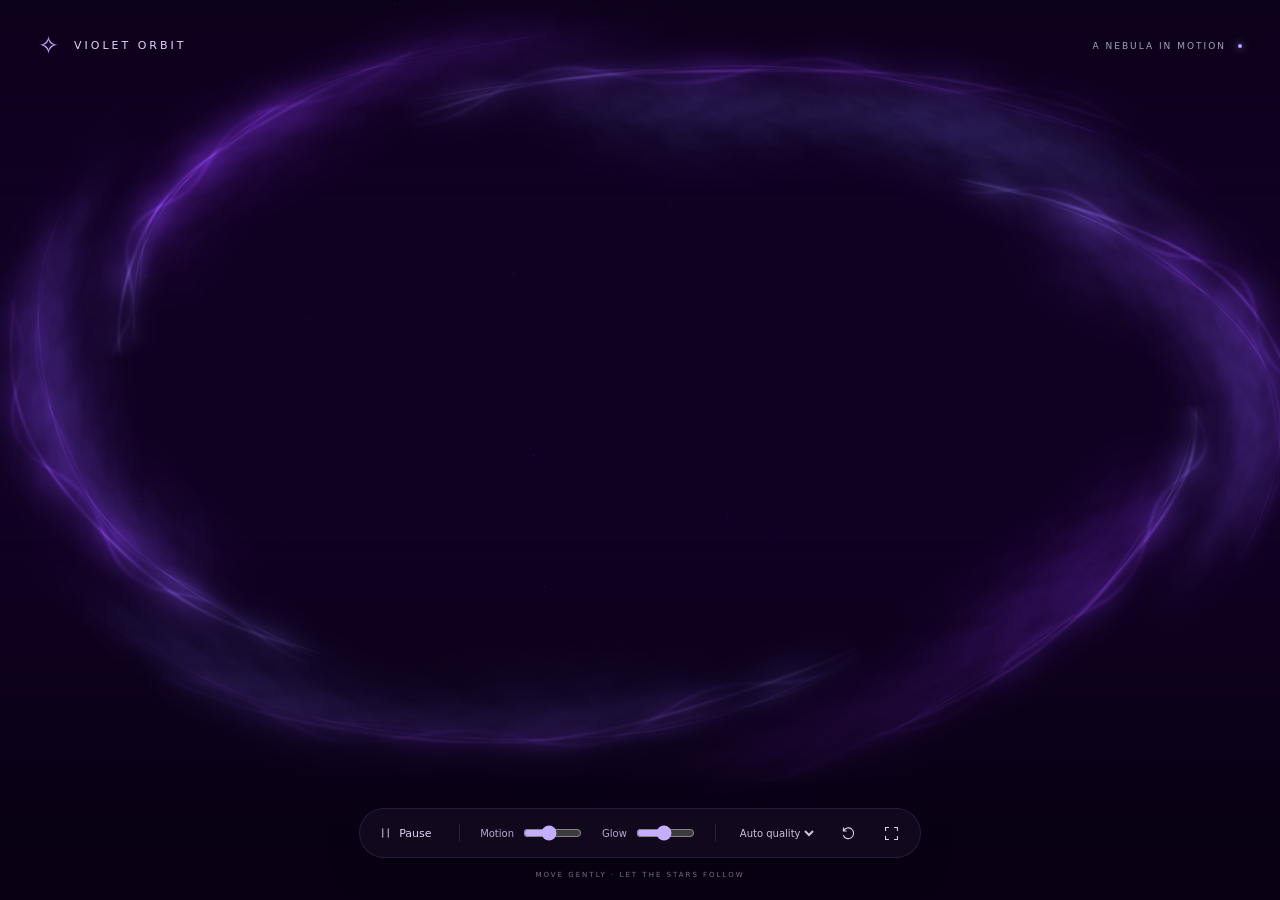
==== commit 3c43a391: "Publish latest paper pinwheel as homepage and preserve violet heart" ====
--- a/webgl.html
+++ b/webgl.html
@@ -3,13 +3,13 @@
 <head>
   <meta charset="utf-8">
   <meta name="viewport" content="width=device-width,initial-scale=1">
-  <meta http-equiv="refresh" content="0;url=./">
-  <link rel="canonical" href="./">
+  <meta http-equiv="refresh" content="0;url=./violet-heart/">
+  <link rel="canonical" href="./violet-heart/">
   <title>紫色心跳 · WebGL</title>
 </head>
 <body style="background:#090610;color:#dbc5ee;font-family:system-ui,sans-serif;text-align:center;padding:15vh 1em">
-  <p>WebGL 版已成为网站首页。</p>
-  <a href="./" style="color:#dfb9ff">进入紫色心跳</a>
-  <script>location.replace('./');</script>
+  <p>紫色心跳已保留为独立页面。</p>
+  <a href="./violet-heart/" style="color:#dfb9ff">进入紫色心跳</a>
+  <script>location.replace('./violet-heart/');</script>
 </body>
 </html>
